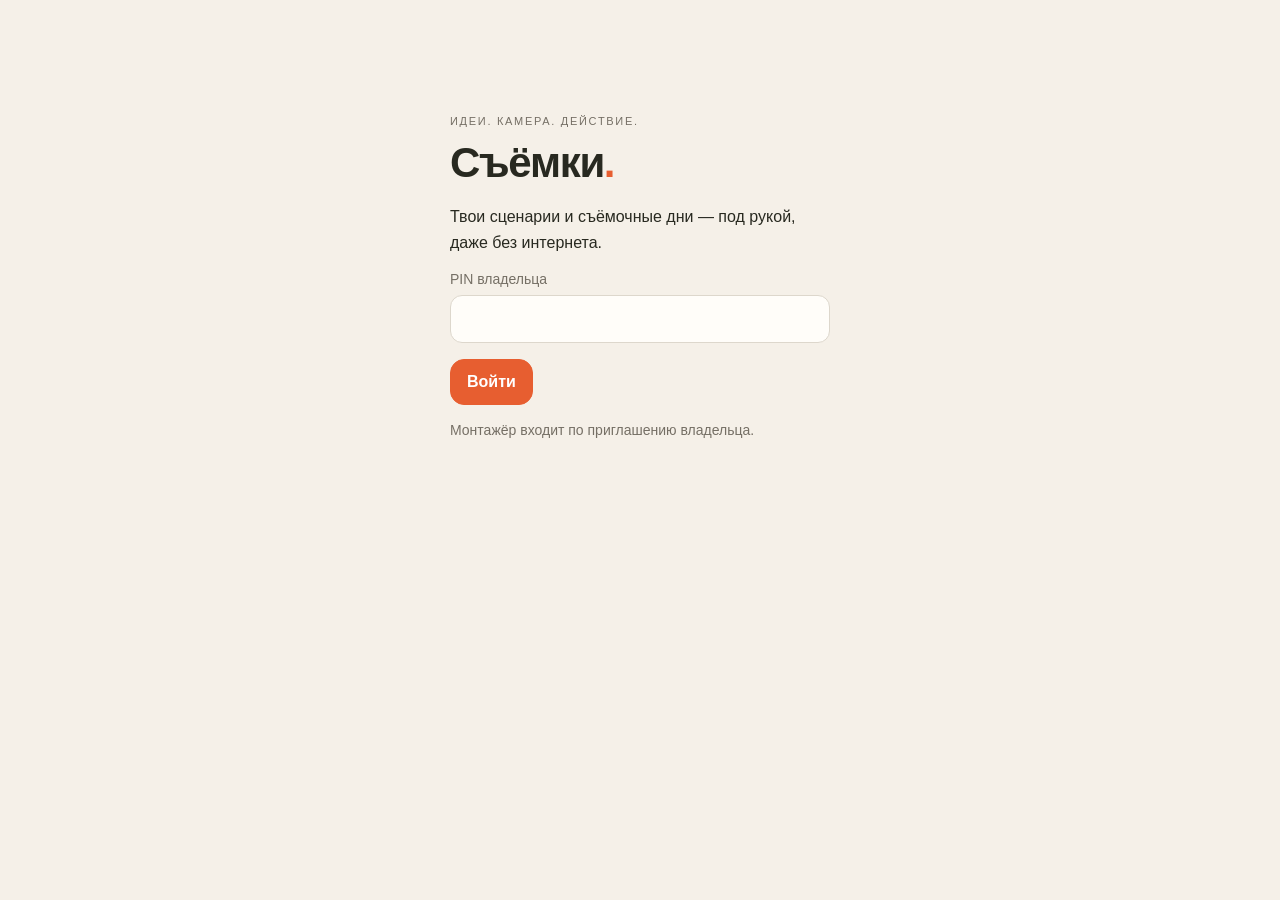
==== shooting/index.html @ 337b4a75 "Publish offline Shooting PWA with script blocks, filming days and factory export" ====
<!doctype html><html lang="ru"><head><meta charset="utf-8"><meta name="viewport" content="width=device-width,initial-scale=1,viewport-fit=cover"><meta name="theme-color" content="#f5f0e8"><meta name="apple-mobile-web-app-capable" content="yes"><meta name="referrer" content="no-referrer"><title>Съёмки</title><link rel="manifest" href="manifest.webmanifest"><link rel="apple-touch-icon" href="icon-180.png"><link rel="icon" href="icon.svg"><link rel="stylesheet" href="app.css"></head><body><div id="app"><p>Открываем «Съёмки»…</p></div><div id="notice" role="status" aria-live="polite"></div><script type="module" src="app.js"></script></body></html>
---- shooting/app.css ----
:root{font-family:-apple-system,BlinkMacSystemFont,"Segoe UI",sans-serif;color:#282920;background:#f5f0e8;font-synthesis:none;--muted:#756f65;--accent:#e75e30;--line:#ddd7cc;--green:#248454}*{box-sizing:border-box}body{margin:0}button,input,textarea,select{font:inherit;color:inherit}button,a,input,select,textarea{-webkit-tap-highlight-color:transparent}button{cursor:pointer;min-height:46px;border:1px solid var(--line);border-radius:14px;background:#fffcf7;padding:11px 16px;font-weight:600}button:disabled{opacity:.5;cursor:wait}button:focus-visible,a:focus-visible{outline:3px solid #248454;outline-offset:3px}button.primary{background:var(--accent);color:white;border-color:var(--accent)}button.green{background:var(--green);border:0;color:white}button.icon{padding:10px;width:46px;flex-shrink:0;display:inline-flex;align-items:center;justify-content:center}svg{width:22px;height:22px;fill:none;stroke:currentColor;stroke-width:1.8;stroke-linecap:round;stroke-linejoin:round}input,textarea,select{width:100%;min-height:48px;border:1px solid var(--line);border-radius:12px;background:#fffdf9;padding:12px;outline-offset:3px}select{appearance:none;background-image:linear-gradient(45deg,transparent 50%,#756f65 50%),linear-gradient(135deg,#756f65 50%,transparent 50%);background-position:calc(100% - 20px) 21px,calc(100% - 14px) 21px;background-size:6px 6px;background-repeat:no-repeat;padding-right:35px}textarea{resize:vertical;min-height:130px;line-height:1.6}label{display:block;margin:16px 0;font-size:14px;color:var(--muted)}label>input,label>textarea,label>select{display:block;margin-top:8px}label.check{display:flex;align-items:center;gap:12px;color:inherit}input[type=checkbox]{width:22px;min-height:22px;accent-color:var(--green)}a{color:#b7421e;overflow-wrap:anywhere}.shell{max-width:1120px;margin:auto;padding:28px 24px 110px}.top{display:flex;align-items:center;justify-content:space-between;gap:16px;margin-bottom:32px}.brand{font-size:25px;font-weight:800;letter-spacing:-1px}.eyebrow{font-size:11px;letter-spacing:1.7px;text-transform:uppercase;color:var(--muted)}h1{font-size:clamp(28px,5vw,42px);letter-spacing:-1.4px;line-height:1.12;margin:12px 0 18px}h2{font-size:23px;letter-spacing:-.5px;margin:10px 0 16px}h3{font-size:18px;line-height:1.3;margin:8px 0 14px}p{line-height:1.6}.muted{color:var(--muted);font-size:14px}.row{display:flex;align-items:center;gap:10px;flex-wrap:wrap}.row>*{min-width:0}.between{justify-content:space-between}.tabs{display:flex;gap:6px;margin:22px 0;padding:5px;background:#e9e3d9;border-radius:16px}.tabs button{flex:1;border:0;background:transparent}.tabs .active{background:#fffcf7;box-shadow:0 2px 8px #3020000d}.grid{display:grid;grid-template-columns:repeat(auto-fill,minmax(280px,1fr));gap:18px}.panel,.card,.block{background:#fffcf7;border:1px solid #e5dfd5;border-radius:22px;padding:24px;margin-bottom:18px;box-shadow:0 7px 22px #40300005}.card{margin:0;display:flex;flex-direction:column;gap:10px}.card h3{overflow-wrap:anywhere}.card .open{border:0;background:none;padding:0;text-align:left;min-height:0}.code{font:600 12px ui-monospace,monospace;letter-spacing:1px;color:#b44525;background:#fbe7db;padding:7px 9px;border-radius:7px;display:inline-block}.progress{display:grid;grid-template-columns:repeat(4,1fr);gap:7px;margin:15px 0}.progress small{font-size:10px;color:var(--muted)}progress{display:block;width:100%;height:6px;border:0;border-radius:6px;overflow:hidden;appearance:none;margin:6px 0;background:#e8e3da}progress::-webkit-progress-bar{background:#e8e3da}progress::-webkit-progress-value{background:var(--accent)}progress::-moz-progress-bar{background:var(--accent)}.pill{font-size:12px;color:var(--muted);border:1px solid var(--line);border-radius:20px;padding:6px 10px}.block .phrase{white-space:pre-wrap;font-size:19px;line-height:1.6;min-height:80px;overflow-wrap:anywhere;touch-action:pan-y}.block .meta{font-size:12px;color:var(--muted);margin-bottom:12px}.tools{display:flex;gap:8px;justify-content:flex-end}.empty{text-align:center;padding:55px 20px;color:var(--muted)}.bottom{position:fixed;bottom:0;left:0;right:0;background:#f5f0e8eb;backdrop-filter:blur(15px);border-top:1px solid var(--line);display:flex;justify-content:center;padding:10px 16px calc(10px + env(safe-area-inset-bottom));gap:12px;z-index:5}.bottom button{min-width:100px}.bottom .active{background:#292920;color:white}.sync{font-size:12px;color:var(--muted)}#notice{position:fixed;bottom:95px;left:50%;transform:translateX(-50%);max-width:90%;padding:12px 18px;background:#292920;color:white;border-radius:12px;z-index:30;display:none}.login{max-width:430px;margin:10vh auto;padding:25px}.error{background:#fff0e8;color:#a3351f;padding:16px;border-radius:12px}.shoot{min-height:100dvh;max-width:900px;margin:auto;padding:22px 24px calc(30px + env(safe-area-inset-bottom));display:flex;flex-direction:column}.shoot .speech{font-size:clamp(27px,5vw,46px);line-height:1.45;white-space:pre-wrap;overflow-wrap:anywhere;flex:1;padding:30px 0;touch-action:pan-y}.shoot .green{font-size:22px;min-height:76px;flex:1}.shoot .green svg{width:36px;height:36px}.shoot .controls{display:flex;gap:12px;margin-top:22px}.shoot .done{color:var(--green)}dialog{border:1px solid var(--line);border-radius:25px;max-width:550px;width:calc(100% - 32px);max-height:85dvh;overflow:auto;padding:28px;background:#fffcf7}dialog::backdrop{background:#28282077;backdrop-filter:blur(4px)}.conflict pre{white-space:pre-wrap;max-height:200px;overflow:auto;font-size:12px}.sticky-action{position:sticky;bottom:90px;padding:12px;background:#f5f0e8e8;border-radius:20px;margin-top:20px}.sticky-action button{width:100%;min-height:58px;font-size:19px}.details-grid{display:grid;grid-template-columns:1fr 1fr;gap:0 25px}.hint{border-left:3px solid #e5b294;padding:5px 14px;font-size:14px;color:var(--muted)}@media(max-width:600px){.shell{padding:20px 16px 110px}.panel,.card,.block{padding:19px;border-radius:19px}.top{margin-bottom:25px}.grid{grid-template-columns:1fr}.details-grid{grid-template-columns:1fr}.progress small{font-size:10px}.shoot{padding:18px}.shoot .speech{padding:24px 0}.tools{gap:5px}.row.narrow{flex-wrap:nowrap}}
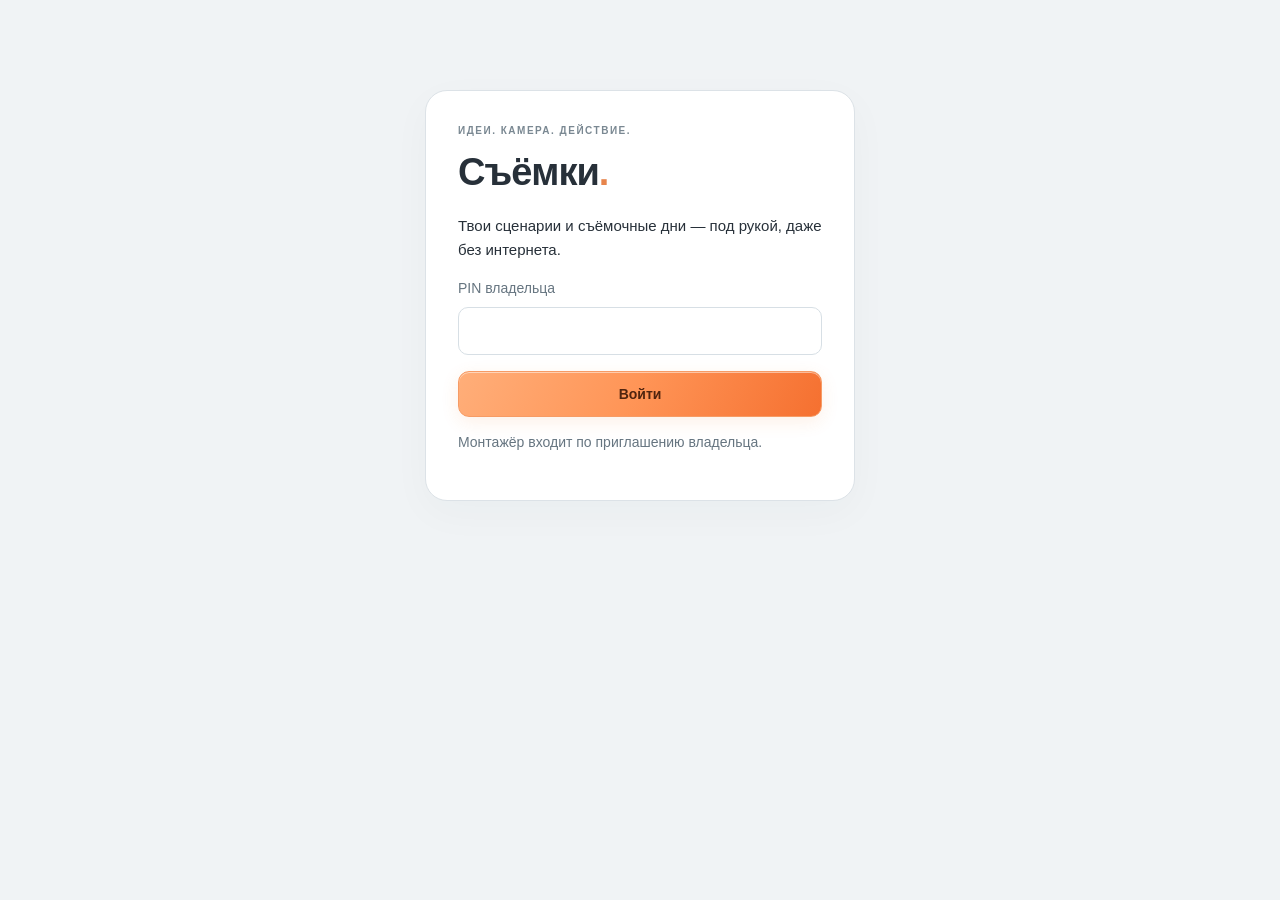
==== commit 197a71ea: "Align Shooting design with factory and move navigation to top" ====
--- a/shooting/index.html
+++ b/shooting/index.html
@@ -1 +1 @@
-<!doctype html><html lang="ru"><head><meta charset="utf-8"><meta name="viewport" content="width=device-width,initial-scale=1,viewport-fit=cover"><meta name="theme-color" content="#f5f0e8"><meta name="apple-mobile-web-app-capable" content="yes"><meta name="referrer" content="no-referrer"><title>Съёмки</title><link rel="manifest" href="manifest.webmanifest"><link rel="apple-touch-icon" href="icon-180.png"><link rel="icon" href="icon.svg"><link rel="stylesheet" href="app.css"></head><body><div id="app"><p>Открываем «Съёмки»…</p></div><div id="notice" role="status" aria-live="polite"></div><script type="module" src="app.js"></script></body></html>
+<!doctype html><html lang="ru"><head><meta charset="utf-8"><meta name="viewport" content="width=device-width,initial-scale=1,viewport-fit=cover"><meta name="theme-color" content="#f0f3f5"><meta name="apple-mobile-web-app-capable" content="yes"><meta name="referrer" content="no-referrer"><title>Съёмки</title><link rel="manifest" href="manifest.webmanifest"><link rel="apple-touch-icon" href="icon-180.png"><link rel="icon" href="icon.svg"><link rel="stylesheet" href="app.css"></head><body><div id="app"><p>Открываем «Съёмки»…</p></div><div id="notice" role="status" aria-live="polite"></div><script type="module" src="app.js"></script></body></html>
--- a/shooting/app.css
+++ b/shooting/app.css
@@ -1 +1,8 @@
 :root{font-family:-apple-system,BlinkMacSystemFont,"Segoe UI",sans-serif;color:#282920;background:#f5f0e8;font-synthesis:none;--muted:#756f65;--accent:#e75e30;--line:#ddd7cc;--green:#248454}*{box-sizing:border-box}body{margin:0}button,input,textarea,select{font:inherit;color:inherit}button,a,input,select,textarea{-webkit-tap-highlight-color:transparent}button{cursor:pointer;min-height:46px;border:1px solid var(--line);border-radius:14px;background:#fffcf7;padding:11px 16px;font-weight:600}button:disabled{opacity:.5;cursor:wait}button:focus-visible,a:focus-visible{outline:3px solid #248454;outline-offset:3px}button.primary{background:var(--accent);color:white;border-color:var(--accent)}button.green{background:var(--green);border:0;color:white}button.icon{padding:10px;width:46px;flex-shrink:0;display:inline-flex;align-items:center;justify-content:center}svg{width:22px;height:22px;fill:none;stroke:currentColor;stroke-width:1.8;stroke-linecap:round;stroke-linejoin:round}input,textarea,select{width:100%;min-height:48px;border:1px solid var(--line);border-radius:12px;background:#fffdf9;padding:12px;outline-offset:3px}select{appearance:none;background-image:linear-gradient(45deg,transparent 50%,#756f65 50%),linear-gradient(135deg,#756f65 50%,transparent 50%);background-position:calc(100% - 20px) 21px,calc(100% - 14px) 21px;background-size:6px 6px;background-repeat:no-repeat;padding-right:35px}textarea{resize:vertical;min-height:130px;line-height:1.6}label{display:block;margin:16px 0;font-size:14px;color:var(--muted)}label>input,label>textarea,label>select{display:block;margin-top:8px}label.check{display:flex;align-items:center;gap:12px;color:inherit}input[type=checkbox]{width:22px;min-height:22px;accent-color:var(--green)}a{color:#b7421e;overflow-wrap:anywhere}.shell{max-width:1120px;margin:auto;padding:28px 24px 110px}.top{display:flex;align-items:center;justify-content:space-between;gap:16px;margin-bottom:32px}.brand{font-size:25px;font-weight:800;letter-spacing:-1px}.eyebrow{font-size:11px;letter-spacing:1.7px;text-transform:uppercase;color:var(--muted)}h1{font-size:clamp(28px,5vw,42px);letter-spacing:-1.4px;line-height:1.12;margin:12px 0 18px}h2{font-size:23px;letter-spacing:-.5px;margin:10px 0 16px}h3{font-size:18px;line-height:1.3;margin:8px 0 14px}p{line-height:1.6}.muted{color:var(--muted);font-size:14px}.row{display:flex;align-items:center;gap:10px;flex-wrap:wrap}.row>*{min-width:0}.between{justify-content:space-between}.tabs{display:flex;gap:6px;margin:22px 0;padding:5px;background:#e9e3d9;border-radius:16px}.tabs button{flex:1;border:0;background:transparent}.tabs .active{background:#fffcf7;box-shadow:0 2px 8px #3020000d}.grid{display:grid;grid-template-columns:repeat(auto-fill,minmax(280px,1fr));gap:18px}.panel,.card,.block{background:#fffcf7;border:1px solid #e5dfd5;border-radius:22px;padding:24px;margin-bottom:18px;box-shadow:0 7px 22px #40300005}.card{margin:0;display:flex;flex-direction:column;gap:10px}.card h3{overflow-wrap:anywhere}.card .open{border:0;background:none;padding:0;text-align:left;min-height:0}.code{font:600 12px ui-monospace,monospace;letter-spacing:1px;color:#b44525;background:#fbe7db;padding:7px 9px;border-radius:7px;display:inline-block}.progress{display:grid;grid-template-columns:repeat(4,1fr);gap:7px;margin:15px 0}.progress small{font-size:10px;color:var(--muted)}progress{display:block;width:100%;height:6px;border:0;border-radius:6px;overflow:hidden;appearance:none;margin:6px 0;background:#e8e3da}progress::-webkit-progress-bar{background:#e8e3da}progress::-webkit-progress-value{background:var(--accent)}progress::-moz-progress-bar{background:var(--accent)}.pill{font-size:12px;color:var(--muted);border:1px solid var(--line);border-radius:20px;padding:6px 10px}.block .phrase{white-space:pre-wrap;font-size:19px;line-height:1.6;min-height:80px;overflow-wrap:anywhere;touch-action:pan-y}.block .meta{font-size:12px;color:var(--muted);margin-bottom:12px}.tools{display:flex;gap:8px;justify-content:flex-end}.empty{text-align:center;padding:55px 20px;color:var(--muted)}.bottom{position:fixed;bottom:0;left:0;right:0;background:#f5f0e8eb;backdrop-filter:blur(15px);border-top:1px solid var(--line);display:flex;justify-content:center;padding:10px 16px calc(10px + env(safe-area-inset-bottom));gap:12px;z-index:5}.bottom button{min-width:100px}.bottom .active{background:#292920;color:white}.sync{font-size:12px;color:var(--muted)}#notice{position:fixed;bottom:95px;left:50%;transform:translateX(-50%);max-width:90%;padding:12px 18px;background:#292920;color:white;border-radius:12px;z-index:30;display:none}.login{max-width:430px;margin:10vh auto;padding:25px}.error{background:#fff0e8;color:#a3351f;padding:16px;border-radius:12px}.shoot{min-height:100dvh;max-width:900px;margin:auto;padding:22px 24px calc(30px + env(safe-area-inset-bottom));display:flex;flex-direction:column}.shoot .speech{font-size:clamp(27px,5vw,46px);line-height:1.45;white-space:pre-wrap;overflow-wrap:anywhere;flex:1;padding:30px 0;touch-action:pan-y}.shoot .green{font-size:22px;min-height:76px;flex:1}.shoot .green svg{width:36px;height:36px}.shoot .controls{display:flex;gap:12px;margin-top:22px}.shoot .done{color:var(--green)}dialog{border:1px solid var(--line);border-radius:25px;max-width:550px;width:calc(100% - 32px);max-height:85dvh;overflow:auto;padding:28px;background:#fffcf7}dialog::backdrop{background:#28282077;backdrop-filter:blur(4px)}.conflict pre{white-space:pre-wrap;max-height:200px;overflow:auto;font-size:12px}.sticky-action{position:sticky;bottom:90px;padding:12px;background:#f5f0e8e8;border-radius:20px;margin-top:20px}.sticky-action button{width:100%;min-height:58px;font-size:19px}.details-grid{display:grid;grid-template-columns:1fr 1fr;gap:0 25px}.hint{border-left:3px solid #e5b294;padding:5px 14px;font-size:14px;color:var(--muted)}@media(max-width:600px){.shell{padding:20px 16px 110px}.panel,.card,.block{padding:19px;border-radius:19px}.top{margin-bottom:25px}.grid{grid-template-columns:1fr}.details-grid{grid-template-columns:1fr}.progress small{font-size:10px}.shoot{padding:18px}.shoot .speech{padding:24px 0}.tools{gap:5px}.row.narrow{flex-wrap:nowrap}}
+/* v5: shared factory surfaces, warm action accent, top workspace navigation. */
+:root{color:#273039;background:#f0f3f5;--muted:#667580;--line:#dce2e7;--accent:#e7854c;--green:#287957;--action:linear-gradient(115deg,#ffae79 0%,#ff9557 48%,#f57030 100%)}
+body{font-size:15px;line-height:1.5}button{font-weight:550;font-size:14px;border-radius:11px;background:#fff;transition:background .15s,border-color .15s,box-shadow .15s;line-height:1.3;max-width:100%}button:hover:not(:disabled){background:#f7f9fa;border-color:#bcc8d0}button.primary{background:var(--action);border:1px solid #f69b65;color:#50240f;box-shadow:0 5px 18px #ed73231c,inset 0 1px 0 #ffffff80;font-weight:650}button.primary:hover:not(:disabled){background:linear-gradient(115deg,#ffb787,#ff9a60 48%,#f77b3f);border-color:#ed945d}button.green:hover:not(:disabled){background:#206747;color:white}button.icon{border-color:transparent;background:transparent;color:#687984;border-radius:10px}button.icon:hover:not(:disabled){background:#e9eef1}button.quiet{border-color:transparent;color:#7a6562;background:transparent}input,textarea,select{background:#fff;border-color:#d7dfe5;border-radius:10px;font-size:15px}input::placeholder,textarea::placeholder{color:#87949c}select{min-height:48px}a{color:#9a5229}.shell{max-width:1184px;padding:0 32px 40px}.top{min-height:102px;margin:0;gap:20px;padding:22px 0}.identity{display:flex;align-items:center;gap:12px;min-width:0}.brand-mark{width:44px;height:44px;border-radius:14px;display:grid;place-items:center;background:var(--action);color:#713814;box-shadow:inset 0 1px 0 #ffffff90,0 4px 14px #d88a4520;flex-shrink:0}.brand-mark svg{width:25px;height:25px}.brand{font-size:22px;letter-spacing:-.6px;line-height:1.2}.brand-caption{font-size:12px;color:var(--muted);margin-top:3px}.header-status{display:flex;align-items:center;gap:12px}.header-status .sync{font-size:12px;max-width:240px;text-align:right}.header-status .sync:before{content:'';display:inline-block;width:6px;height:6px;border-radius:50%;background:#86949d;margin-right:7px;vertical-align:middle}.header-status button{border:1px solid var(--line);background:#ffffffaa;min-height:42px;width:42px;padding:10px}.main-nav{position:sticky;top:0;z-index:5;display:flex;gap:8px;padding:10px 0 16px;background:#f0f3f5f0;backdrop-filter:blur(16px);border-bottom:1px solid #dce2e7;margin-bottom:32px}.main-nav button{display:flex;align-items:center;justify-content:center;gap:9px;background:transparent;border:1px solid transparent;color:#697780;padding:11px 16px;white-space:nowrap}.main-nav button svg{width:18px;height:18px}.main-nav button.active{background:white;color:#253640;border-color:#dce2e7;box-shadow:0 2px 6px #24303a06}.page-content>h1,.page-content>.row>h1{margin:9px 0 12px}h1{font-size:32px;line-height:1.2;letter-spacing:-1px;font-weight:720}h2{font-size:21px;font-weight:650;letter-spacing:-.5px}h3{font-size:18px;font-weight:620;letter-spacing:-.25px}.eyebrow,.section-caption{font-size:10px;font-weight:650;letter-spacing:1.5px;color:#7a8892;text-transform:uppercase}.page-intro{color:var(--muted);margin:0 0 28px;font-size:15px}.page-content>.muted{max-width:650px;margin-bottom:24px}.panel,.card,.block{background:#fff;border-color:#dfe5e9;border-radius:17px;box-shadow:0 3px 10px #20304003;padding:24px}.grid{gap:18px}.card{padding:23px;transition:box-shadow .2s,border-color .2s}.card:hover{border-color:#cbd6dd;box-shadow:0 8px 24px #20304008}.card>.muted{font-size:12px}.card>.open h3{margin:10px 0;line-height:1.4}.card>button:last-child{margin-top:auto;background:#f8fafb}.code{background:#f0f3f5;color:#63717c;border:1px solid #e5e9ec;font-size:10px;letter-spacing:.8px}.pill{border:0;background:#eef3f6;color:#637581;font-size:11px;padding:6px 9px}.progress{gap:8px;padding:12px 0;border-top:1px solid #edf0f2;border-bottom:1px solid #edf0f2}.progress small{font-size:10px}.progress progress{height:5px;background:#e9eef1}.progress progress::-webkit-progress-bar{background:#e9eef1}.progress>div:nth-child(2) progress::-webkit-progress-value{background:#6b9e8a}.progress>div:nth-child(3) progress::-webkit-progress-value{background:#8a92b6}.progress>div:nth-child(4) progress::-webkit-progress-value{background:#738fa7}.tabs{max-width:420px;border-radius:12px;background:#e8edf0;padding:4px;margin:25px 0}.tabs button{min-height:42px;border-radius:9px}.tabs .active{background:white;box-shadow:0 1px 5px #2030400a}.block .phrase{font-size:19px;line-height:1.65;color:#34434c;padding:8px 0 18px}.block .tools{gap:5px}.block>.row:last-child{padding-top:10px;border-top:1px solid #edf0f2}.block .meta{font-size:11px;letter-spacing:.2px}.hint{background:#f6f8fa;border:1px solid #e9eef2;border-radius:11px;padding:14px 16px;color:#657580}.sticky-action{bottom:20px;background:#f0f3f5e8;max-width:480px;margin:24px auto 0;border:1px solid #e1e7eb}.settings-layout{display:grid;grid-template-columns:minmax(0,1.15fr) minmax(0,1fr);grid-template-areas:'account team' 'device team';gap:20px;align-items:start}.settings-layout .panel{margin:0;padding:28px}.account-panel{grid-area:account}.device-panel{grid-area:device}.team-panel{grid-area:team}.section-caption{margin-bottom:24px}.profile-row{display:flex;align-items:center;gap:14px}.profile-row h2{margin:0 0 7px}.avatar{display:grid;place-items:center;width:56px;height:56px;flex-shrink:0;border:1px solid #e6d6c9;border-radius:18px;background:#f8ede3;color:#946a4e;font-size:24px;font-weight:600}.settings-actions{gap:10px;margin-top:23px;align-items:stretch}.settings-actions .quiet{padding-left:0;text-align:left;font-size:12px}.account-panel .settings-actions{align-items:center;justify-content:space-between}.install-steps{list-style:none;padding:0;margin:24px 0 0;display:grid;gap:23px}.install-steps li{display:flex;gap:13px;align-items:start;font-size:14px;font-weight:600}.install-steps li>span{width:25px;height:25px;display:grid;place-items:center;flex-shrink:0;border-radius:8px;background:#f0f3f5;color:#738491;font-size:11px;font-weight:600}.install-steps p{font-size:13px;line-height:1.6;font-weight:400;color:var(--muted);margin:5px 0 0}.team-illustration{width:65px;height:65px;border-radius:21px;display:grid;place-items:center;background:linear-gradient(135deg,#fff0e4,#f7f5f0);color:#ad7c56;margin:30px 0 22px;border:1px solid #f0e2d6}.team-illustration svg{width:29px;height:29px;stroke-width:1.5}.team-panel h2{font-size:25px}.team-panel>.muted{max-width:330px;line-height:1.7}.team-benefits{display:grid;gap:15px;border-top:1px solid #edf0f2;border-bottom:1px solid #edf0f2;padding:23px 0;margin:24px 0;font-size:13px;color:#5f717d}.team-benefits>div{display:flex;gap:10px;align-items:center}.team-benefits svg{width:16px;height:16px;color:#789487}.access-help{margin-top:24px;font-size:12px;color:var(--muted);line-height:1.7}.access-help summary{cursor:pointer;padding:8px 0}.access-help p{padding:12px;background:#f7f9fa;border-radius:10px}.version{margin-top:25px;color:#93a0a9;font-size:11px}.team-panel #members p{padding:12px 0;border-top:1px solid var(--line)}.team-panel #members button{margin-top:8px}dialog{background:#fff;border-color:#dce2e7;border-radius:19px;box-shadow:0 24px 90px #162c3d30}dialog::backdrop{background:#182b3c66}.shoot{background:#f0f3f5}.shoot .speech{color:#273b45}.shoot .done{color:var(--green)}.shoot .green{border-radius:16px}.shoot .green:hover{border-color:transparent}.login{background:white;border:1px solid var(--line);border-radius:22px;padding:32px;box-shadow:0 12px 40px #24303a08}.login h1{font-size:38px}.login form .primary{width:100%}#notice{bottom:24px;background:#283c49}.empty{border:1px dashed #d3dce2;border-radius:16px;background:#ffffff60}.settings-layout:has(>.account-panel:last-child){display:block}
+@media(max-width:760px){.shell{padding:0 20px 30px}.top{min-height:88px;padding:18px 0}.main-nav{margin-bottom:26px}.settings-layout{grid-template-columns:1fr;grid-template-areas:'account' 'team' 'device';gap:16px}.settings-layout .panel{padding:23px}.team-illustration{margin:20px 0}.team-panel h2{font-size:23px}.section-caption{margin-bottom:20px}.team-benefits{margin:20px 0;padding:19px 0;gap:12px}.team-panel>.muted{max-width:none}.account-panel .settings-actions{justify-content:start;gap:8px 18px}.header-status .sync{max-width:150px;font-size:11px}.brand-caption{font-size:11px}.settings-actions button{font-size:13px}.main-nav button{padding:10px 13px;gap:7px}.panel,.card,.block{padding:20px}}
+@media(max-width:440px){.shell{padding:0 16px 28px}.brand{font-size:20px}.brand-mark{width:38px;height:38px;border-radius:12px}.brand-caption{display:none}.identity{gap:9px}.top{min-height:78px;gap:10px}.header-status{gap:5px}.header-status .sync{max-width:130px;font-size:10px}.header-status button{width:38px;min-height:38px}.main-nav{gap:4px;padding:6px 0 13px;margin-bottom:25px;justify-content:space-between}.main-nav button{font-size:12px;padding:10px 8px;gap:6px;min-height:44px}.main-nav button svg{width:16px;height:16px}h1{font-size:28px;letter-spacing:-.8px}.page-intro{font-size:14px;margin-bottom:22px}.settings-layout .panel{padding:22px}.settings-actions{gap:10px}.team-panel .settings-actions{display:grid;grid-template-columns:1fr}.team-panel .settings-actions button{width:100%}.settings-layout h2{font-size:21px}.team-illustration{width:54px;height:54px;border-radius:17px}.section-caption{font-size:9px}.card{padding:20px}.login{margin:10vh 16px;padding:24px}.block .phrase{font-size:18px}.sticky-action{bottom:12px}.shoot .controls .icon{width:48px;background:#fff;border:1px solid var(--line)}}
+@media(prefers-reduced-motion:reduce){button,.card{transition:none}}
+.settings-layout.solo{grid-template-areas:'account device';grid-template-columns:1fr 1fr}@media(max-width:760px){.settings-layout.solo{grid-template-areas:'account' 'device';grid-template-columns:1fr}}
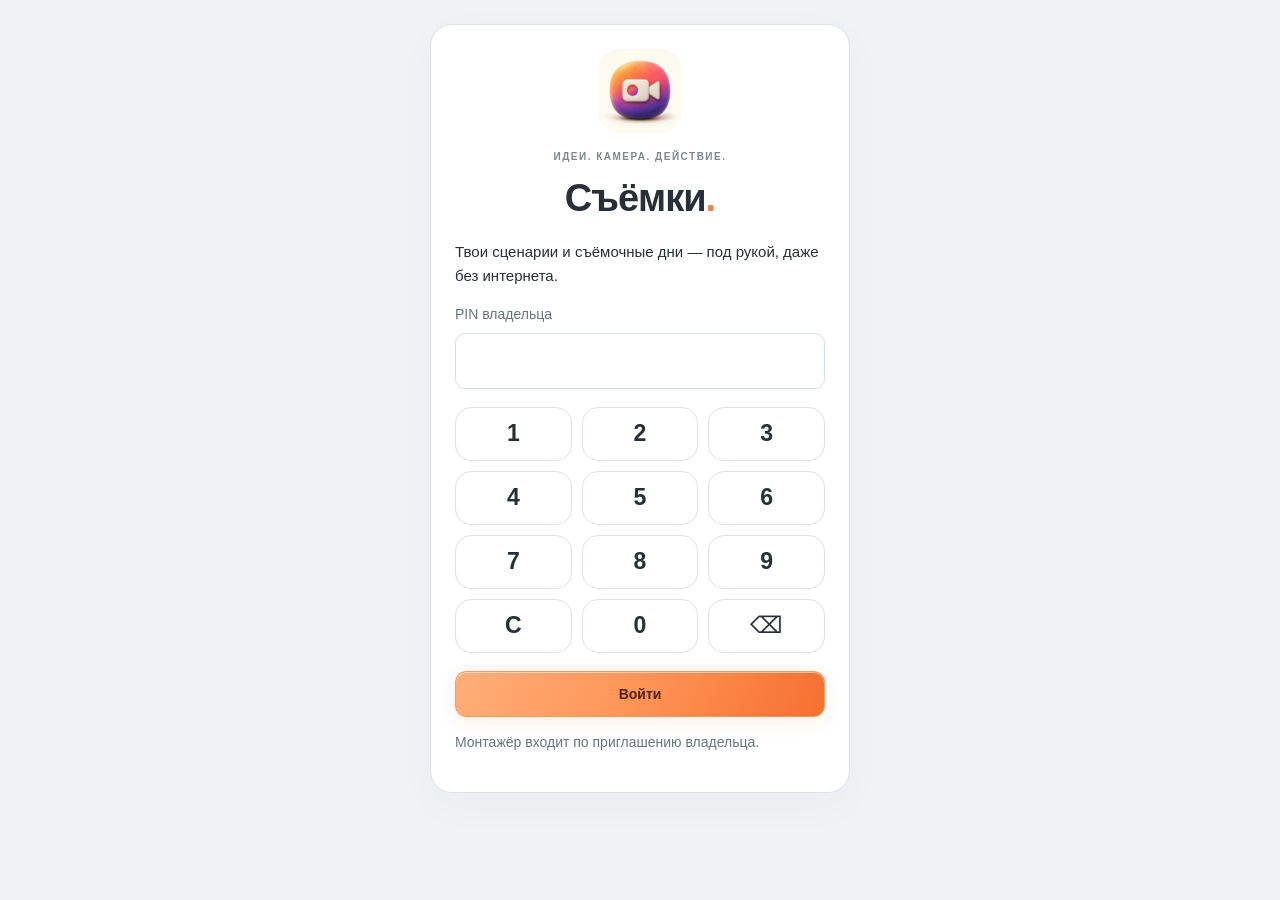
==== commit bcab9da7: "feat(mobile): factory PWA, PIN keypads, matte icons and spoken shooting codes" ====
--- a/shooting/index.html
+++ b/shooting/index.html
@@ -1 +1 @@
-<!doctype html><html lang="ru"><head><meta charset="utf-8"><meta name="viewport" content="width=device-width,initial-scale=1,viewport-fit=cover"><meta name="theme-color" content="#f0f3f5"><meta name="apple-mobile-web-app-capable" content="yes"><meta name="referrer" content="no-referrer"><title>Съёмки</title><link rel="manifest" href="manifest.webmanifest"><link rel="apple-touch-icon" href="icon-180.png"><link rel="icon" href="icon.svg"><link rel="stylesheet" href="app.css"></head><body><div id="app"><p>Открываем «Съёмки»…</p></div><div id="notice" role="status" aria-live="polite"></div><script type="module" src="app.js"></script></body></html>
+<!doctype html><html lang="ru"><head><meta charset="utf-8"><meta name="viewport" content="width=device-width,initial-scale=1,viewport-fit=cover"><meta name="theme-color" content="#f0f3f5"><meta name="apple-mobile-web-app-capable" content="yes"><meta name="referrer" content="no-referrer"><title>Съёмки</title><link rel="manifest" href="manifest.webmanifest"><link rel="apple-touch-icon" href="icon-180.png?v=6"><link rel="icon" href="icon-192.png?v=6"><link rel="stylesheet" href="app.css"></head><body><div id="app"><p>Открываем «Съёмки»…</p></div><div id="notice" role="status" aria-live="polite"></div><script type="module" src="app.js"></script></body></html>
--- a/shooting/app.css
+++ b/shooting/app.css
@@ -6,3 +6,11 @@
 @media(max-width:440px){.shell{padding:0 16px 28px}.brand{font-size:20px}.brand-mark{width:38px;height:38px;border-radius:12px}.brand-caption{display:none}.identity{gap:9px}.top{min-height:78px;gap:10px}.header-status{gap:5px}.header-status .sync{max-width:130px;font-size:10px}.header-status button{width:38px;min-height:38px}.main-nav{gap:4px;padding:6px 0 13px;margin-bottom:25px;justify-content:space-between}.main-nav button{font-size:12px;padding:10px 8px;gap:6px;min-height:44px}.main-nav button svg{width:16px;height:16px}h1{font-size:28px;letter-spacing:-.8px}.page-intro{font-size:14px;margin-bottom:22px}.settings-layout .panel{padding:22px}.settings-actions{gap:10px}.team-panel .settings-actions{display:grid;grid-template-columns:1fr}.team-panel .settings-actions button{width:100%}.settings-layout h2{font-size:21px}.team-illustration{width:54px;height:54px;border-radius:17px}.section-caption{font-size:9px}.card{padding:20px}.login{margin:10vh 16px;padding:24px}.block .phrase{font-size:18px}.sticky-action{bottom:12px}.shoot .controls .icon{width:48px;background:#fff;border:1px solid var(--line)}}
 @media(prefers-reduced-motion:reduce){button,.card{transition:none}}
 .settings-layout.solo{grid-template-areas:'account device';grid-template-columns:1fr 1fr}@media(max-width:760px){.settings-layout.solo{grid-template-areas:'account' 'device';grid-template-columns:1fr}}
+
+.pin-pad{display:grid;grid-template-columns:repeat(3,minmax(0,1fr));gap:10px;margin:18px 0}.pin-pad button{min-height:54px;font-size:23px;border-radius:16px;touch-action:manipulation}.app-mark{display:block;width:76px;height:76px;border-radius:22px;margin:0 auto 16px}.install-hint{font-size:12px;line-height:1.55;color:#677780;margin-top:20px}
+.login{max-width:420px;padding:24px;margin:24px auto}.login h1,.login>.eyebrow{text-align:center}.login #credential[type=password]{text-align:center;letter-spacing:6px;font-size:20px}.login button[type=submit]{width:100%}.login .app-mark{width:84px;height:84px}@media(max-width:500px){.login{margin:0 auto;padding-top:max(20px,env(safe-area-inset-top));padding-bottom:max(20px,env(safe-area-inset-bottom))}}
+
+/* Keep the editor usable above the mobile software keyboard. */
+dialog input,dialog textarea{font-size:16px}dialog{max-height:min(85dvh,calc(var(--keyboard-height,100dvh) - 24px));overscroll-behavior:contain}dialog textarea{min-height:140px;touch-action:auto}@media(max-width:600px){dialog{padding:20px;margin:auto;width:calc(100% - 24px)}dialog{position:fixed;top:12px;bottom:auto}dialog .row{gap:12px}}
+
+.empty-phrase{width:100%;min-height:100px;display:flex;align-items:center;justify-content:center;gap:12px;border:1px dashed #c8d3db;background:#f7f9fa;color:#697b88;font-size:14px;font-weight:500}.empty-phrase svg{flex-shrink:0}
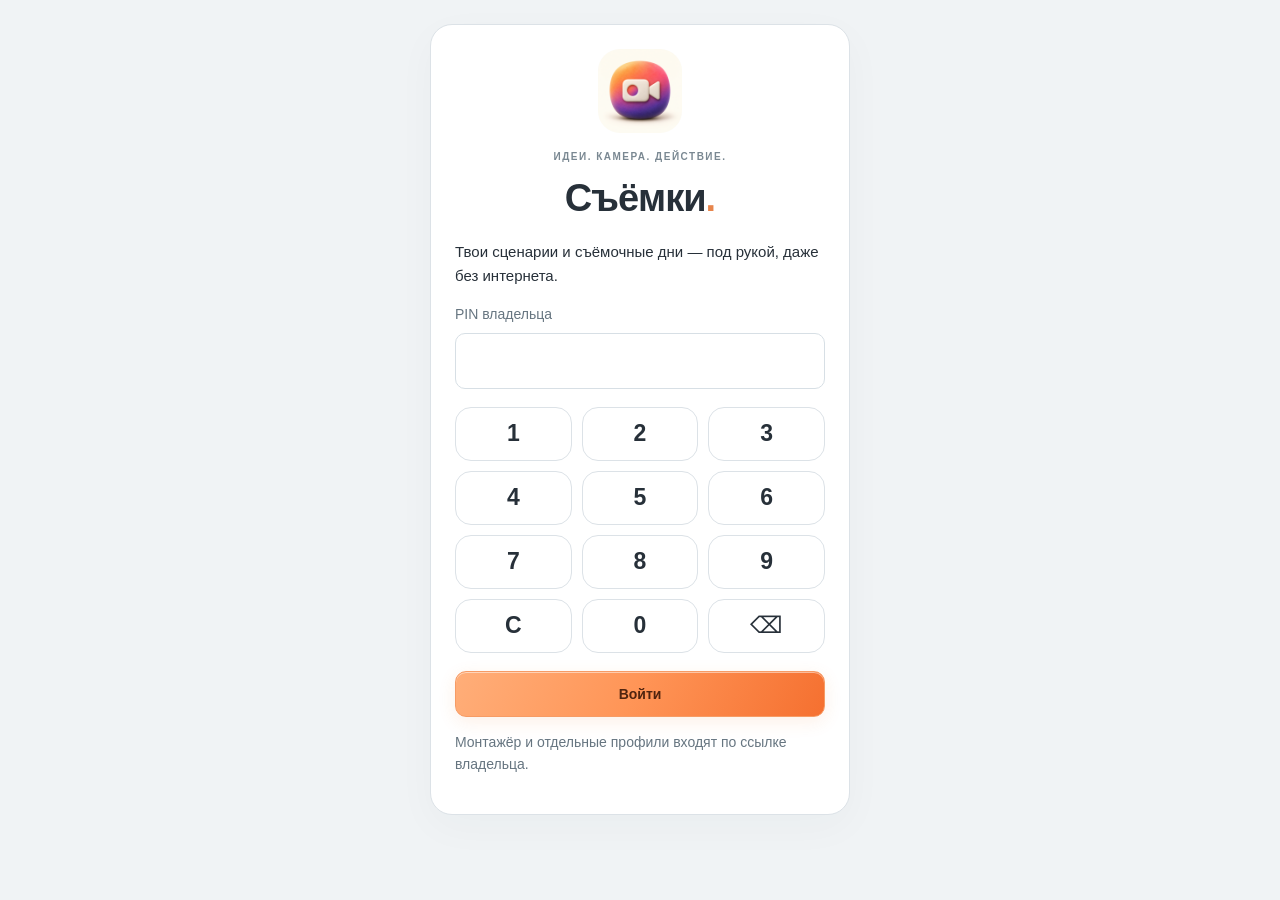
==== commit ff2d5566: "Съёмки v15: переключение аккаунтов не смешивает карточки, ширина карточек, без масштабирования Синхр" ====
--- a/shooting/index.html
+++ b/shooting/index.html
@@ -1 +1 @@
-<!doctype html><html lang="ru"><head><meta charset="utf-8"><meta name="viewport" content="width=device-width,initial-scale=1,viewport-fit=cover"><meta name="theme-color" content="#f0f3f5"><meta name="apple-mobile-web-app-capable" content="yes"><meta name="referrer" content="no-referrer"><title>Съёмки</title><link rel="manifest" href="manifest.webmanifest"><link rel="apple-touch-icon" href="icon-180.png?v=6"><link rel="icon" href="icon-192.png?v=6"><link rel="stylesheet" href="app.css"></head><body><div id="app"><p>Открываем «Съёмки»…</p></div><div id="notice" role="status" aria-live="polite"></div><script type="module" src="app.js"></script></body></html>
+<!doctype html><html lang="ru"><head><meta charset="utf-8"><meta name="viewport" content="width=device-width,initial-scale=1,maximum-scale=1,user-scalable=no,viewport-fit=cover"><meta name="theme-color" content="#f0f3f5"><meta name="apple-mobile-web-app-capable" content="yes"><meta name="referrer" content="no-referrer"><title>Съёмки</title><link rel="manifest" href="manifest.webmanifest"><link rel="apple-touch-icon" href="icon-180.png?v=6"><link rel="icon" href="icon-192.png?v=6"><script>try{var t=JSON.parse(localStorage.getItem("shooting-theme"));if(t==="dark"||t==="light")document.documentElement.dataset.theme=t}catch(e){}</script><link rel="stylesheet" href="app.css"></head><body><div id="app"><p>Открываем «Съёмки»…</p></div><div id="notice" role="status" aria-live="polite"></div><script type="module" src="app.js"></script></body></html>
--- a/shooting/app.css
+++ b/shooting/app.css
@@ -14,3 +14,105 @@
 dialog input,dialog textarea{font-size:16px}dialog{max-height:min(85dvh,calc(var(--keyboard-height,100dvh) - 24px));overscroll-behavior:contain}dialog textarea{min-height:140px;touch-action:auto}@media(max-width:600px){dialog{padding:20px;margin:auto;width:calc(100% - 24px)}dialog{position:fixed;top:12px;bottom:auto}dialog .row{gap:12px}}
 
 .empty-phrase{width:100%;min-height:100px;display:flex;align-items:center;justify-content:center;gap:12px;border:1px dashed #c8d3db;background:#f7f9fa;color:#697b88;font-size:14px;font-weight:500}.empty-phrase svg{flex-shrink:0}
+
+/* Native scroll follows the finger; previews of adjacent variants remain visible. */
+.variant-rail{position:relative;display:flex;gap:12px;overflow-x:auto;scroll-snap-type:x mandatory;overscroll-behavior-x:contain;scrollbar-width:none;padding:8px 22px 14px;margin:0 -16px;scroll-padding:22px;-webkit-overflow-scrolling:touch}.variant-rail::-webkit-scrollbar{display:none}.variant-page{flex:0 0 calc(100% - 12px);min-width:0;scroll-snap-align:center;background:#f7f9fb;border:1px solid #dbe3e9;border-radius:16px;padding:16px}.variant-page:only-child{flex-basis:100%}.variant-page .inline-phrase{background:transparent;border:1px solid transparent;resize:none;overflow:hidden;min-height:calc(4.8em + 26px);padding:12px 0;font-size:18px;line-height:1.6;touch-action:auto}.variant-page .inline-phrase:focus{background:white;border-color:#b7c9d4;padding:12px;outline:2px solid #dbe8ef}.draft-status{font-size:11px;color:#7b8790;flex:1;min-width:80px}.variant-count{font-size:12px;color:#7a8790;min-width:36px;text-align:center}.variant-navigation{margin-top:6px}.swipe-hint{font-size:11px;color:#81909a;text-align:center;margin:8px 0 0}.variant-page .meta{cursor:grab;min-height:32px;touch-action:pan-x pan-y}.variant-page .tools button[aria-label="Сохранить текст"]{color:#378164;background:#eaf4ee}@media(max-width:600px){.variant-page{padding:12px}.variant-page .inline-phrase{font-size:17px}.block .variant-rail{margin-left:-12px;margin-right:-12px;padding-left:18px;padding-right:18px}}
+
+.speech-deck{position:relative;overflow:hidden;flex:1;--drag:0px;margin:20px -12px}.shoot .speech{position:relative;margin:0 18px;background:white;border:1px solid #dfe5e9;border-radius:20px;padding:26px 20px;min-height:240px;transform:translateX(var(--drag));will-change:transform}.speech-neighbor{position:absolute;top:0;bottom:0;width:calc(100% - 36px);padding:26px 20px;border:1px solid #dfe5e9;border-radius:20px;background:#f8fafb;color:#8c99a1;overflow:hidden;transform:translateX(var(--drag));font-size:28px;pointer-events:none}.neighbor-prev{right:calc(100% - 8px)}.neighbor-next{left:calc(100% - 8px)}
+/* v9: ideas filters, sort and theme switch */
+.idea-filters{display:flex;flex-wrap:wrap;align-items:center;gap:8px;margin-top:14px}
+.chip{min-height:38px;padding:7px 13px;border-radius:999px;font-size:13px;display:inline-flex;align-items:center;gap:7px}
+.chip .n{font-size:12px;opacity:.65;font-variant-numeric:tabular-nums}
+.chip[aria-pressed=false]{color:var(--muted);border-style:dashed;background:transparent}
+.chip[aria-pressed=true]{background:#273039;border-color:#273039;color:#fff}
+.chip[aria-pressed=true]:hover:not(:disabled){background:#3a4652;border-color:#3a4652}
+.idea-sort{width:auto;min-height:38px;margin-left:auto;font-size:13px;padding:7px 34px 7px 12px;background-image:linear-gradient(45deg,transparent 50%,#667580 50%),linear-gradient(135deg,#667580 50%,transparent 50%);background-position:calc(100% - 18px) 16px,calc(100% - 12px) 16px;background-size:6px 6px;background-repeat:no-repeat}
+@media(max-width:440px){.idea-sort{margin-left:0}}
+.theme-block{margin-top:28px;padding-top:22px;border-top:1px solid var(--line)}
+.theme-block .section-caption{margin-bottom:10px}
+.theme-switch{margin:0;max-width:none}
+.theme-switch button{font-size:13px;padding:8px 6px}
+/* v10: straight check on «Снято», take button, tile actions, archive chip, profile block */
+.shoot .green{display:inline-flex;align-items:center;justify-content:center;gap:12px;line-height:1}
+.shoot .green svg{display:block;flex-shrink:0;width:30px;height:30px;stroke-width:2.2}
+button.with-icon{display:inline-flex;align-items:center;justify-content:center;gap:8px}
+button.with-icon svg{width:18px;height:18px;flex-shrink:0}
+.shoot .row.narrow{gap:8px}
+.modal-actions{gap:10px;margin-top:8px}
+.tile-actions{margin-top:auto;flex-wrap:nowrap}
+.tile-actions>button:first-child{flex:1;background:#f8fafb}
+.chip-archive{margin-left:4px}
+.chip:disabled{opacity:.45;cursor:default}
+.profile-block{border-top:1px solid var(--line);margin-top:22px;padding-top:20px}
+.profile-block .section-caption{margin-bottom:8px}
+.profile-block p{margin:0 0 14px}
+/* Dark theme: by device setting unless chosen in «Доступ». :where keeps original specificity. */
+:root:where([data-theme=dark]){color:#e1e8ec;background:#12171b;color-scheme:dark;--muted:#93a1ab;--line:#2d373e}:where(:root[data-theme=dark]) body{background:#12171b}:where(:root[data-theme=dark]) button{background:#1b2227;border-color:#2d373e}:where(:root[data-theme=dark]) button:hover:not(:disabled){background:#222b31;border-color:#3e4b54}:where(:root[data-theme=dark]) button.icon{background:transparent;color:#93a1ab;border-color:transparent}:where(:root[data-theme=dark]) button.icon:hover:not(:disabled){background:#222b31}:where(:root[data-theme=dark]) button.quiet{color:#c9aba3;background:transparent;border-color:transparent}:where(:root[data-theme=dark]) input,:where(:root[data-theme=dark]) textarea,:where(:root[data-theme=dark]) select{background-color:#171d21;border-color:#2d373e}:where(:root[data-theme=dark]) input::placeholder{color:#6f7d86}:where(:root[data-theme=dark]) textarea::placeholder{color:#6f7d86}:where(:root[data-theme=dark]) a{color:#f0a172}:where(:root[data-theme=dark]) .main-nav{background:#12171bf0;border-bottom-color:#232c32}:where(:root[data-theme=dark]) .main-nav button{color:#8e9ca6}:where(:root[data-theme=dark]) .main-nav button.active{background:#1f272d;color:#e8eef1;border-color:#2d373e;box-shadow:none}:where(:root[data-theme=dark]) .header-status button{background:#1b2227aa;border-color:#2d373e}:where(:root[data-theme=dark]) .header-status .sync:before{background:#6d7c86}:where(:root[data-theme=dark]) .panel,:where(:root[data-theme=dark]) .card,:where(:root[data-theme=dark]) .block{background:#191f24;border-color:#273138;box-shadow:none}:where(:root[data-theme=dark]) .card:hover{border-color:#36434b;box-shadow:0 8px 24px #0000004d}:where(:root[data-theme=dark]) .card>button:last-child{background:#20282e}:where(:root[data-theme=dark]) .code{background:#20282e;color:#9fb0bb;border-color:#2d373e}:where(:root[data-theme=dark]) .pill{background:#222b31;color:#9fb0bb}:where(:root[data-theme=dark]) .progress{border-top-color:#252e34;border-bottom-color:#252e34}:where(:root[data-theme=dark]) progress{background:#283238}:where(:root[data-theme=dark]) progress::-webkit-progress-bar{background:#283238}:where(:root[data-theme=dark]) .progress progress{background:#283238}:where(:root[data-theme=dark]) .progress progress::-webkit-progress-bar{background:#283238}:where(:root[data-theme=dark]) .tabs{background:#1b2227}:where(:root[data-theme=dark]) .tabs .active{background:#2c363d;box-shadow:none}:where(:root[data-theme=dark]) .block .phrase{color:#d3dce1}:where(:root[data-theme=dark]) .block>.row:last-child{border-top-color:#252e34}:where(:root[data-theme=dark]) .hint{background:#1b2227;border-color:#273138;color:#9aa9b2}:where(:root[data-theme=dark]) .sticky-action{background:#12171be8;border-color:#273138}:where(:root[data-theme=dark]) .avatar{background:#2b2420;border-color:#43352b;color:#d4a685}:where(:root[data-theme=dark]) .install-steps li>span{background:#222b31;color:#9aa9b2}:where(:root[data-theme=dark]) .install-hint{color:#8d9ba5}:where(:root[data-theme=dark]) .team-illustration{background:linear-gradient(135deg,#2b2420,#1d2226);border-color:#3a2f27;color:#d4a685}:where(:root[data-theme=dark]) .team-benefits{border-top-color:#252e34;border-bottom-color:#252e34;color:#a3b1ba}:where(:root[data-theme=dark]) .access-help p{background:#1b2227}:where(:root[data-theme=dark]) .version{color:#64727c}:where(:root[data-theme=dark]) dialog{background:#192024;border-color:#2d373e;box-shadow:0 24px 90px #00000080}:where(:root[data-theme=dark]) dialog::backdrop{background:#000000a6}:where(:root[data-theme=dark]) .shoot{background:#12171b}:where(:root[data-theme=dark]) .shoot .speech{color:#e3eaee;background:#1b2227;border-color:#2d373e}:where(:root[data-theme=dark]) .shoot .controls .icon{background:#1b2227}:where(:root[data-theme=dark]) .speech-neighbor{background:#161c20;border-color:#252e34;color:#62717b}:where(:root[data-theme=dark]) .login{background:#192024;border-color:#2d373e;box-shadow:none}:where(:root[data-theme=dark]) .error{background:#3a201a;color:#f2a28c}:where(:root[data-theme=dark]) #notice{background:#33505f;color:#fff}:where(:root[data-theme=dark]) .empty{border-color:#2d373e;background:#171d2180}:where(:root[data-theme=dark]) .bottom{background:#12171beb}:where(:root[data-theme=dark]) .bottom .active{background:#e1e8ec;color:#12171b}:where(:root[data-theme=dark]) .empty-phrase{border-color:#36424a;background:#1b2227;color:#8d9ba5}:where(:root[data-theme=dark]) .variant-page{background:#1b2227;border-color:#2a343b}:where(:root[data-theme=dark]) .variant-page .inline-phrase:focus{background:#12171b;border-color:#3e5260;outline-color:#24343e}:where(:root[data-theme=dark]) .draft-status{color:#7f8d97}:where(:root[data-theme=dark]) .variant-count{color:#7f8d97}:where(:root[data-theme=dark]) .swipe-hint{color:#75838d}:where(:root[data-theme=dark]) .variant-page .tools button[aria-label="Сохранить текст"]{color:#7cc3a3;background:#1e3329}:where(:root[data-theme=dark]) button.primary{background:var(--action);border-color:#f69b65;color:#50240f}:where(:root[data-theme=dark]) button.primary:hover:not(:disabled){background:linear-gradient(115deg,#ffb787,#ff9a60 48%,#f77b3f);border-color:#ed945d}:where(:root[data-theme=dark]) button.green{background:var(--green);color:white}:where(:root[data-theme=dark]) .chip[aria-pressed=true]{background:#e1e8ec;border-color:#e1e8ec;color:#12171b}:where(:root[data-theme=dark]) .idea-sort{background-image:linear-gradient(45deg,transparent 50%,#93a1ab 50%),linear-gradient(135deg,#93a1ab 50%,transparent 50%)}:where(:root[data-theme=dark]) .chip[aria-pressed=true]:hover:not(:disabled){background:#cfd8dd;border-color:#cfd8dd}
+@media(prefers-color-scheme:dark){:root:where(:not([data-theme=light])){color:#e1e8ec;background:#12171b;color-scheme:dark;--muted:#93a1ab;--line:#2d373e}:where(:root:not([data-theme=light])) body{background:#12171b}:where(:root:not([data-theme=light])) button{background:#1b2227;border-color:#2d373e}:where(:root:not([data-theme=light])) button:hover:not(:disabled){background:#222b31;border-color:#3e4b54}:where(:root:not([data-theme=light])) button.icon{background:transparent;color:#93a1ab;border-color:transparent}:where(:root:not([data-theme=light])) button.icon:hover:not(:disabled){background:#222b31}:where(:root:not([data-theme=light])) button.quiet{color:#c9aba3;background:transparent;border-color:transparent}:where(:root:not([data-theme=light])) input,:where(:root:not([data-theme=light])) textarea,:where(:root:not([data-theme=light])) select{background-color:#171d21;border-color:#2d373e}:where(:root:not([data-theme=light])) input::placeholder{color:#6f7d86}:where(:root:not([data-theme=light])) textarea::placeholder{color:#6f7d86}:where(:root:not([data-theme=light])) a{color:#f0a172}:where(:root:not([data-theme=light])) .main-nav{background:#12171bf0;border-bottom-color:#232c32}:where(:root:not([data-theme=light])) .main-nav button{color:#8e9ca6}:where(:root:not([data-theme=light])) .main-nav button.active{background:#1f272d;color:#e8eef1;border-color:#2d373e;box-shadow:none}:where(:root:not([data-theme=light])) .header-status button{background:#1b2227aa;border-color:#2d373e}:where(:root:not([data-theme=light])) .header-status .sync:before{background:#6d7c86}:where(:root:not([data-theme=light])) .panel,:where(:root:not([data-theme=light])) .card,:where(:root:not([data-theme=light])) .block{background:#191f24;border-color:#273138;box-shadow:none}:where(:root:not([data-theme=light])) .card:hover{border-color:#36434b;box-shadow:0 8px 24px #0000004d}:where(:root:not([data-theme=light])) .card>button:last-child{background:#20282e}:where(:root:not([data-theme=light])) .code{background:#20282e;color:#9fb0bb;border-color:#2d373e}:where(:root:not([data-theme=light])) .pill{background:#222b31;color:#9fb0bb}:where(:root:not([data-theme=light])) .progress{border-top-color:#252e34;border-bottom-color:#252e34}:where(:root:not([data-theme=light])) progress{background:#283238}:where(:root:not([data-theme=light])) progress::-webkit-progress-bar{background:#283238}:where(:root:not([data-theme=light])) .progress progress{background:#283238}:where(:root:not([data-theme=light])) .progress progress::-webkit-progress-bar{background:#283238}:where(:root:not([data-theme=light])) .tabs{background:#1b2227}:where(:root:not([data-theme=light])) .tabs .active{background:#2c363d;box-shadow:none}:where(:root:not([data-theme=light])) .block .phrase{color:#d3dce1}:where(:root:not([data-theme=light])) .block>.row:last-child{border-top-color:#252e34}:where(:root:not([data-theme=light])) .hint{background:#1b2227;border-color:#273138;color:#9aa9b2}:where(:root:not([data-theme=light])) .sticky-action{background:#12171be8;border-color:#273138}:where(:root:not([data-theme=light])) .avatar{background:#2b2420;border-color:#43352b;color:#d4a685}:where(:root:not([data-theme=light])) .install-steps li>span{background:#222b31;color:#9aa9b2}:where(:root:not([data-theme=light])) .install-hint{color:#8d9ba5}:where(:root:not([data-theme=light])) .team-illustration{background:linear-gradient(135deg,#2b2420,#1d2226);border-color:#3a2f27;color:#d4a685}:where(:root:not([data-theme=light])) .team-benefits{border-top-color:#252e34;border-bottom-color:#252e34;color:#a3b1ba}:where(:root:not([data-theme=light])) .access-help p{background:#1b2227}:where(:root:not([data-theme=light])) .version{color:#64727c}:where(:root:not([data-theme=light])) dialog{background:#192024;border-color:#2d373e;box-shadow:0 24px 90px #00000080}:where(:root:not([data-theme=light])) dialog::backdrop{background:#000000a6}:where(:root:not([data-theme=light])) .shoot{background:#12171b}:where(:root:not([data-theme=light])) .shoot .speech{color:#e3eaee;background:#1b2227;border-color:#2d373e}:where(:root:not([data-theme=light])) .shoot .controls .icon{background:#1b2227}:where(:root:not([data-theme=light])) .speech-neighbor{background:#161c20;border-color:#252e34;color:#62717b}:where(:root:not([data-theme=light])) .login{background:#192024;border-color:#2d373e;box-shadow:none}:where(:root:not([data-theme=light])) .error{background:#3a201a;color:#f2a28c}:where(:root:not([data-theme=light])) #notice{background:#33505f;color:#fff}:where(:root:not([data-theme=light])) .empty{border-color:#2d373e;background:#171d2180}:where(:root:not([data-theme=light])) .bottom{background:#12171beb}:where(:root:not([data-theme=light])) .bottom .active{background:#e1e8ec;color:#12171b}:where(:root:not([data-theme=light])) .empty-phrase{border-color:#36424a;background:#1b2227;color:#8d9ba5}:where(:root:not([data-theme=light])) .variant-page{background:#1b2227;border-color:#2a343b}:where(:root:not([data-theme=light])) .variant-page .inline-phrase:focus{background:#12171b;border-color:#3e5260;outline-color:#24343e}:where(:root:not([data-theme=light])) .draft-status{color:#7f8d97}:where(:root:not([data-theme=light])) .variant-count{color:#7f8d97}:where(:root:not([data-theme=light])) .swipe-hint{color:#75838d}:where(:root:not([data-theme=light])) .variant-page .tools button[aria-label="Сохранить текст"]{color:#7cc3a3;background:#1e3329}:where(:root:not([data-theme=light])) button.primary{background:var(--action);border-color:#f69b65;color:#50240f}:where(:root:not([data-theme=light])) button.primary:hover:not(:disabled){background:linear-gradient(115deg,#ffb787,#ff9a60 48%,#f77b3f);border-color:#ed945d}:where(:root:not([data-theme=light])) button.green{background:var(--green);color:white}:where(:root:not([data-theme=light])) .chip[aria-pressed=true]{background:#e1e8ec;border-color:#e1e8ec;color:#12171b}:where(:root:not([data-theme=light])) .idea-sort{background-image:linear-gradient(45deg,transparent 50%,#93a1ab 50%),linear-gradient(135deg,#93a1ab 50%,transparent 50%)}:where(:root:not([data-theme=light])) .chip[aria-pressed=true]:hover:not(:disabled){background:#cfd8dd;border-color:#cfd8dd}}
+:where(:root[data-theme=dark]) .tile-actions>button:first-child{background:#20282e}
+@media(prefers-color-scheme:dark){:where(:root:not([data-theme=light])) .tile-actions>button:first-child{background:#20282e}}
+
+/* v13 — гипотезы, окно карточки поверх экрана, ссылка-приглашение копируется нажатием */
+:root{--surface:#fff;--soft:#f7f9fb;--soft-line:#e3e9ee;--track:#e4eaee;--overlay:#182b3c66}
+@media(prefers-color-scheme:dark){:root:where(:not([data-theme=light])){--surface:#191f24;--soft:#1d2429;--soft-line:#2a343b;--track:#2b353c;--overlay:#000000a0}}
+:root:where([data-theme=dark]){--surface:#191f24;--soft:#1d2429;--soft-line:#2a343b;--track:#2b353c;--overlay:#000000a0}
+body.sheet-open{overflow:hidden}
+.sheet{position:fixed;inset:0;z-index:40;overflow-y:auto;overscroll-behavior:contain;-webkit-overflow-scrolling:touch;background:var(--overlay);padding:10px 0 0}
+.sheet-body{max-width:900px;min-height:calc(100% - 10px);margin:0 auto;background:var(--surface);border-radius:20px 20px 0 0;padding:0 18px 90px;box-shadow:0 -10px 40px #0000002a}
+.sheet-top{position:sticky;top:0;z-index:3;display:flex;align-items:center;gap:12px;padding:12px 0;background:var(--surface);border-bottom:1px solid var(--soft-line);margin-bottom:6px}
+.sheet-top .muted{overflow:hidden;text-overflow:ellipsis;white-space:nowrap;min-width:0}
+.hyp-head h1{min-width:0;overflow-wrap:anywhere}
+.hyp-text,.ref-comment{white-space:pre-wrap;overflow-wrap:anywhere}
+.hyp-text{margin:6px 0 18px;line-height:1.55}
+.hyp-section{margin-top:16px}
+.hyp-section h2{margin:0}
+.hyp-desc{margin:0;color:var(--muted);display:-webkit-box;-webkit-line-clamp:3;-webkit-box-orient:vertical;overflow:hidden;white-space:pre-wrap}
+.hyp-archive{margin-top:26px}
+.hyp-archive summary{cursor:pointer;color:var(--muted);padding:8px 0}
+.ref{border-top:1px solid var(--soft-line);padding:10px 0}
+.ref:first-of-type{border-top:0}
+.ref-head{flex-wrap:nowrap}
+.ref-link{display:flex;align-items:center;gap:8px;min-width:0;font-weight:600;color:var(--accent);text-decoration:none}
+.ref-link span{overflow:hidden;text-overflow:ellipsis;white-space:nowrap}
+.ref-link svg{width:16px;height:16px;flex-shrink:0;fill:none;stroke:currentColor;stroke-width:2;stroke-linecap:round;stroke-linejoin:round}
+.ref-comment{margin:4px 0 0;font-size:14px;line-height:1.5}
+.theme-add{display:flex;gap:8px;align-items:center;margin:12px 0 10px}
+.theme-add input{flex:1;min-width:0}
+.theme-list{display:flex;flex-direction:column;gap:6px}
+.theme-row{display:flex;flex-direction:column;align-items:stretch;gap:5px;width:100%;min-height:0;text-align:left;padding:9px 12px;border-radius:12px;background:var(--soft);border:1px solid var(--soft-line);font-weight:500}
+.theme-line{display:flex;align-items:center;gap:8px;min-width:0}
+.theme-line .code{flex-shrink:0;padding:3px 6px}
+.theme-title{min-width:0;overflow:hidden;display:-webkit-box;-webkit-line-clamp:2;-webkit-box-orient:vertical;line-height:1.35}
+.theme-stage{font-size:11px;color:var(--muted);white-space:nowrap;min-width:72px}
+.theme-stage.stage-written{color:var(--accent)}
+.theme-stage.stage-filmed{color:var(--green)}
+.mini-bars{display:flex;gap:4px;flex:1;max-width:220px}
+.mini-bars i{flex:1;height:5px;border-radius:3px;background:linear-gradient(90deg,var(--green) calc(var(--v)*100%),var(--track) 0)}
+.tile-hyp{display:flex;align-items:center;gap:6px;font-size:12px;color:var(--muted);min-width:0}
+.tile-hyp span{overflow:hidden;text-overflow:ellipsis;white-space:nowrap}
+.tile-hyp svg,.main-nav button svg{fill:none}
+.tile-hyp svg{width:14px;height:14px;flex-shrink:0;stroke:currentColor;stroke-width:2}
+.idea-hyp{max-width:220px;margin-left:0}
+.invite-link{display:block;width:100%;min-height:0;margin:14px 0 6px;padding:14px;text-align:left;font:500 14px/1.45 ui-monospace,monospace;color:var(--accent);background:var(--soft);border:1px dashed var(--accent);border-radius:12px;overflow-wrap:anywhere;word-break:break-all;-webkit-user-select:none;user-select:none;-webkit-touch-callout:none}
+.copy-state{margin:0 0 14px}
+@media(max-width:440px){.main-nav button span{font-size:11px}.main-nav button{padding:10px 5px;gap:4px}.sheet-body{padding:0 14px 80px}}
+
+/* v14 — аккаунты на устройстве, продолжение съёмки */
+.header-status .account-chip{width:auto;display:inline-flex;align-items:center;gap:6px;min-height:38px;padding:6px 11px;border-radius:999px;font-size:13px;max-width:150px;background:var(--soft);border:1px solid var(--soft-line)}
+.account-chip span{overflow:hidden;text-overflow:ellipsis;white-space:nowrap}
+.account-chip svg{width:16px;height:16px;flex-shrink:0;fill:none;stroke:currentColor;stroke-width:2;stroke-linecap:round;stroke-linejoin:round}
+.account-list{display:flex;flex-direction:column;gap:8px;margin:14px 0}
+.account-list button{display:flex;justify-content:space-between;align-items:center;gap:10px;text-align:left;width:100%}
+.account-list button.active{border-color:var(--accent)}
+.login-accounts{display:flex;flex-direction:column;gap:8px;margin:18px 0 6px;text-align:left}
+.login-accounts button{width:100%;text-align:left}
+.resume-banner{display:flex;align-items:center;gap:12px;padding:12px 12px 12px 14px;margin:0 0 18px;border-radius:14px;background:var(--soft);border:1px solid var(--accent)}
+.resume-banner>svg{width:22px;height:22px;flex-shrink:0;fill:none;stroke:var(--accent);stroke-width:2;stroke-linecap:round;stroke-linejoin:round}
+.resume-text{display:flex;flex-direction:column;min-width:0;flex:1;font-size:13px}
+.resume-text b{font-size:14px}
+.resume-text span{color:var(--muted);overflow-wrap:anywhere}
+.resume-banner .primary{flex-shrink:0;padding:10px 14px}
+@media(max-width:440px){.header-status .account-chip{width:auto;max-width:110px;padding:6px 9px}.brand-caption{display:none}}
+/* v15: a grid item never grows past the screen because of a long one-line hypothesis name */
+.grid>*{min-width:0}.grid{grid-template-columns:repeat(auto-fill,minmax(min(280px,100%),1fr))}
+html{touch-action:pan-x pan-y;-webkit-text-size-adjust:100%;text-size-adjust:100%}
